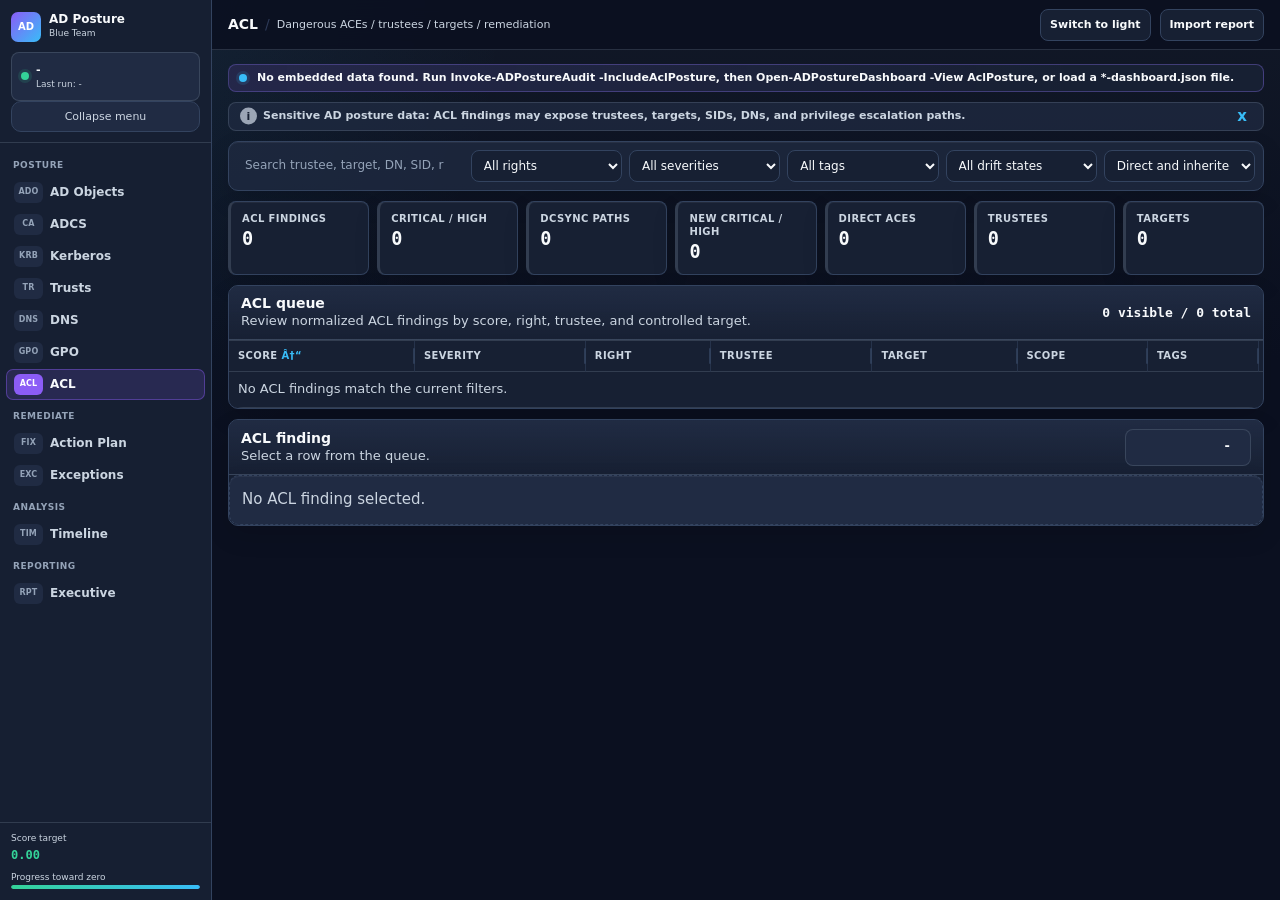
==== dashboard/acl.html @ cb4cb3f1 "Initial AD Posture v1 release" ====
<!DOCTYPE html>
<html lang="en">
<head>
  <meta charset="UTF-8" />
  <meta name="viewport" content="width=device-width, initial-scale=1" />
  <meta name="referrer" content="no-referrer" />
  <meta http-equiv="Content-Security-Policy" content="default-src 'self'; script-src 'self'; style-src 'self' 'unsafe-inline'; img-src 'self' data:; object-src 'none'; base-uri 'none'; form-action 'none'" />
  <title>AD Posture - ACL Posture</title>
  <link rel="stylesheet" href="styles-v2.css" />
</head>
<body data-page="acl.html">
<div class="shell">
  <aside class="sidebar">
    <div class="sb-header">
      <div class="sb-logo">
        <div class="sb-logo-icon">AD</div>
        <div>
          <div class="sb-logo-text">AD Posture</div>
          <div class="sb-logo-ver">Blue Team</div>
        </div>
      </div>
      <div class="sb-domain">
        <div class="sb-domain-dot"></div>
        <div>
          <div class="sb-domain-name" id="sb-domain">-</div>
          <div class="sb-domain-sub" id="sb-lastrun">Last run: -</div>
        </div>
      </div>
    </div>
    <div class="sb-nav">
      <div class="sb-section-label">Posture</div>
      <a class="sb-item" href="objects.html"><span class="sb-icon">ADO</span><span>AD Objects</span></a>
      <a class="sb-item" href="adcs.html"><span class="sb-icon">CA</span><span>ADCS</span></a>
      <a class="sb-item" href="auth.html"><span class="sb-icon">KRB</span><span>Kerberos</span></a>
      <a class="sb-item" href="trusts.html"><span class="sb-icon">TR</span><span>Trusts</span></a>
      <a class="sb-item" href="dns.html"><span class="sb-icon">DNS</span><span>DNS</span></a>
      <a class="sb-item" href="gpo.html"><span class="sb-icon">GPO</span><span>GPO</span></a>
      <a class="sb-item active" aria-current="page" href="acl.html"><span class="sb-icon">ACL</span><span>ACL</span></a>
      <div class="sb-section-label">Remediate</div>
      <a class="sb-item" href="index.html"><span class="sb-icon">FIX</span><span>Action Plan</span></a>
      <a class="sb-item" href="exceptions.html"><span class="sb-icon">EXC</span><span>Exceptions</span></a>
      <div class="sb-section-label">Analysis</div>
      <a class="sb-item" href="timeline.html"><span class="sb-icon">TIM</span><span>Timeline</span></a>
      <div class="sb-section-label">Reporting</div>
      <a class="sb-item" href="executive.html"><span class="sb-icon">RPT</span><span>Executive</span></a>
    </div>
    <div class="sb-footer">
      <div class="sb-footer-label">Score target</div>
      <div class="sb-footer-val ok" id="sb-target">0.00</div>
      <div class="sb-footer-label">Progress toward zero</div>
      <div class="sb-progress-bar"><div class="sb-progress-fill" id="sb-progress" style="width:0%"></div></div>
    </div>
  </aside>
  <div class="main">
    <header class="topbar">
      <div class="topbar-left"><span class="page-title">ACL</span><span class="topbar-sep">/</span><span class="topbar-sub">Dangerous ACEs / trustees / targets / remediation</span></div>
      <div class="topbar-right"><label class="btn-icon">Import report<input type="file" id="acl-file" accept=".json" style="display:none" /></label></div>
    </header>
    <main class="content">
      <div class="alert" id="acl-hint">Loading audit report...</div>
          <div class="security-banner">Sensitive AD posture data: ACL findings may expose trustees, targets, SIDs, DNs, and privilege escalation paths.</div>
      
          <div class="toolbar acl-toolbar"><input type="search" id="acl-search" placeholder="Search trustee, target, DN, SID, right..." />
            <select id="acl-right"><option value="">All rights</option></select>
            <select id="acl-severity"><option value="">All severities</option></select>
            <select id="acl-tag"><option value="">All tags</option></select>
            <select id="acl-drift">
              <option value="">All drift states</option>
              <option value="New">New</option>
              <option value="Changed">Changed</option>
              <option value="Unchanged">Unchanged</option>
              <option value="Missing">Missing</option>
            </select>
            <select id="acl-inherited">
              <option value="">Direct and inherited</option>
              <option value="false">Direct only</option>
              <option value="true">Inherited only</option>
            </select>
            <button type="button" id="acl-clear" class="btn-clear-filters" aria-label="Clear all ACL filters">Clear filters</button>
          </div>
      
          <section class="grid">
            <div class="card"><h3>ACL findings</h3><div class="value" id="acl-count">-</div></div>
            <div class="card"><h3>Critical / high</h3><div class="value" id="acl-critical">-</div></div>
            <div class="card"><h3>DCSync paths</h3><div class="value" id="acl-dcsync">-</div></div>
            <div class="card"><h3>New critical / high</h3><div class="value" id="acl-new-high">-</div></div>
            <div class="card"><h3>Direct ACEs</h3><div class="value" id="acl-direct">-</div></div>
            <div class="card"><h3>Trustees</h3><div class="value" id="acl-trustees">-</div></div>
            <div class="card"><h3>Targets</h3><div class="value" id="acl-targets">-</div></div>
          </section>
      
          <section class="panel focus-panel">
            <div class="panel-title-row">
              <div>
                <h2>ACL queue</h2>
                <p class="sub" style="margin:0">Review normalized ACL findings by score, right, trustee, and controlled target.</p>
              </div>
              <div class="insight-summary" id="acl-summary">-</div>
            </div>
            <div class="table-scroll acl-table-scroll">
              <table id="acl-table" class="acl-table">
                <thead>
                  <tr>
                    <th class="sortable sorted-desc" data-sort="RiskScore">Score</th>
                    <th class="sortable" data-sort="Severity">Severity</th>
                    <th class="sortable" data-sort="NormalizedRight">Right</th>
                    <th class="sortable" data-sort="TrusteeName">Trustee</th>
                    <th class="sortable" data-sort="TargetName">Target</th>
                    <th>Scope</th>
                    <th>Tags</th>
                    <th>Reason</th>
                  </tr>
                </thead>
                <tbody></tbody>
              </table>
            </div>
          </section>
      
          <section class="panel object-profile" id="acl-profile">
            <div class="panel-title-row">
              <div>
                <h2 id="acl-profile-title">ACL finding</h2>
                <p class="sub" id="acl-profile-subtitle" style="margin:0">Select a row from the queue.</p>
              </div>
              <div class="readiness-meter" id="acl-profile-score">-</div>
            </div>
            <div id="acl-profile-body" class="empty-state">No ACL finding selected.</div>
          </section>
    </main>
  </div>
</div>
  <script src="bootstrap.js"></script>
  <script src="shared.js"></script>
  <script src="acl.js"></script>
  <script src="table-tools.js"></script>
</body>
</html>
---- dashboard/styles-v2.css ----
/* AD Posture - consolidated dashboard design system */

*, *::before, *::after {
  box-sizing: border-box;
}

:root {
  --bg: #0b1020;
  --bg-elevated: #111827;
  --surface: #172033;
  --surface-2: #202b43;
  --surface-3: #2e3b59;
  --surface-soft: rgba(32, 43, 67, 0.72);
  --border: #33435f;
  --border-soft: rgba(148, 163, 184, 0.22);
  --text: #f8fafc;
  --muted: #cbd5e1;
  --subtle: #94a3b8;
  --risk: #fb7185;
  --danger: #fb7185;
  --risk-strong: #f43f5e;
  --risk-bg: rgba(251, 113, 133, 0.15);
  --risk-br: rgba(251, 113, 133, 0.42);
  --warn: #facc15;
  --warn-bg: rgba(250, 204, 21, 0.13);
  --warn-br: rgba(250, 204, 21, 0.36);
  --trust: #38bdf8;
  --trust-bg: rgba(56, 189, 248, 0.13);
  --trust-br: rgba(56, 189, 248, 0.36);
  --remediation: #34d399;
  --ok: #34d399;
  --remediation-bg: rgba(52, 211, 153, 0.13);
  --remediation-br: rgba(52, 211, 153, 0.34);
  --evidence: #a78bfa;
  --evidence-bg: rgba(167, 139, 250, 0.14);
  --evidence-br: rgba(167, 139, 250, 0.36);
  --accent: #8b5cf6;
  --accent-bg: rgba(139, 92, 246, 0.16);
  --accent-br: rgba(139, 92, 246, 0.42);
  --accent-str: #7c3aed;
  --shadow: 0 18px 42px rgba(0, 0, 0, 0.18);
  --shadow-soft: 0 1px 0 rgba(248, 250, 252, 0.05) inset, 0 10px 24px rgba(0, 0, 0, 0.12);
  --font-sans: system-ui, -apple-system, "Segoe UI", Arial, sans-serif;
  --font-mono: "Cascadia Mono", "Consolas", ui-monospace, SFMono-Regular, monospace;
  --radius-sm: 6px;
  --radius: 8px;
  --radius-lg: 10px;
  --radius-xl: 14px;
  --space-1: 4px;
  --space-2: 8px;
  --space-3: 12px;
  --space-4: 16px;
  --space-5: 20px;
  --space-6: 24px;
  color-scheme: dark;
}

html[data-theme="light"] {
  --bg: #eef4fb;
  --bg-elevated: #f8fbff;
  --surface: #ffffff;
  --surface-2: #f2f6fb;
  --surface-3: #dbe5f0;
  --surface-soft: rgba(255, 255, 255, 0.82);
  --border: #c4d2e2;
  --border-soft: rgba(71, 85, 105, 0.22);
  --text: #0f172a;
  --muted: #475569;
  --subtle: #64748b;
  --risk: #be123c;
  --danger: #be123c;
  --risk-strong: #9f1239;
  --risk-bg: rgba(225, 29, 72, 0.10);
  --risk-br: rgba(190, 18, 60, 0.28);
  --warn: #a16207;
  --warn-bg: rgba(217, 119, 6, 0.10);
  --warn-br: rgba(161, 98, 7, 0.27);
  --trust: #0369a1;
  --trust-bg: rgba(14, 116, 144, 0.10);
  --trust-br: rgba(3, 105, 161, 0.24);
  --remediation: #047857;
  --ok: #047857;
  --remediation-bg: rgba(5, 150, 105, 0.10);
  --remediation-br: rgba(4, 120, 87, 0.24);
  --evidence: #6d28d9;
  --evidence-bg: rgba(109, 40, 217, 0.10);
  --evidence-br: rgba(109, 40, 217, 0.25);
  --accent: #5b21b6;
  --accent-bg: rgba(91, 33, 182, 0.10);
  --accent-br: rgba(91, 33, 182, 0.24);
  --accent-str: #4c1d95;
  --shadow: 0 18px 38px rgba(15, 23, 42, 0.08);
  --shadow-soft: 0 1px 0 rgba(255, 255, 255, 0.74) inset, 0 10px 24px rgba(15, 23, 42, 0.07);
  color-scheme: light;
}

html {
  height: 100%;
  font-size: 15px;
  line-height: 1.55;
}

body {
  min-height: 100%;
  margin: 0;
  background:
    radial-gradient(circle at top left, rgba(56, 189, 248, 0.09), transparent 34rem),
    linear-gradient(180deg, var(--bg-elevated), var(--bg) 24rem);
  color: var(--text);
  font-family: var(--font-sans);
  -webkit-font-smoothing: antialiased;
  text-rendering: optimizeLegibility;
}

a {
  color: inherit;
  text-decoration: none;
}

button,
input,
select {
  font: inherit;
}

button {
  cursor: pointer;
}

.shell {
  display: grid;
  grid-template-columns: 248px minmax(0, 1fr);
  min-height: 100vh;
}

.sidebar {
  position: sticky;
  top: 0;
  display: flex;
  flex-direction: column;
  height: 100vh;
  overflow-x: hidden;
  overflow-y: auto;
  background: color-mix(in srgb, var(--surface) 94%, var(--bg));
  border-right: 1px solid var(--border);
  scrollbar-width: thin;
  scrollbar-color: var(--surface-3) transparent;
}

.sidebar-toggle {
  width: 100%;
  border: 1px solid var(--border);
  border-radius: 10px;
  padding: 6px 8px;
  background: var(--surface-2);
  color: var(--muted);
  font: inherit;
  font-size: 11px;
  cursor: pointer;
}

body.sidebar-collapsed .shell {
  grid-template-columns: 70px minmax(0, 1fr);
}

body.sidebar-collapsed .sb-logo > div:not(.sb-logo-icon),
body.sidebar-collapsed .sb-domain,
body.sidebar-collapsed .sb-footer,
body.sidebar-collapsed .sb-section-label,
body.sidebar-collapsed .sb-item span:not(.sb-icon) {
  display: none;
}

body.sidebar-collapsed .sb-logo,
body.sidebar-collapsed .sb-item {
  justify-content: center;
}

body.sidebar-collapsed .sb-nav,
body.sidebar-collapsed .sb-header {
  padding-left: 7px;
  padding-right: 7px;
}

.mini-link {
  display: inline-block;
  margin-top: 6px;
  color: var(--accent);
  font-size: 11px;
  font-weight: 800;
}

.sb-header {
  padding: 18px 16px 16px;
  border-bottom: 1px solid var(--border-soft);
}

.sb-logo,
.sb-domain,
.sb-item,
.topbar,
.topbar-left,
.topbar-right,
.search-box,
.btn-icon,
.theme-toggle,
.security-banner,
.alert,
.filter-summary,
.filter-chip,
.filter-clear,
.bar-label,
.legend-item,
.trend-meta,
.score-progress-wrap,
.panel-title-row,
.scorecard-head,
.script-actions {
  display: flex;
  align-items: center;
}

.sb-logo {
  gap: 10px;
}

.sb-logo-icon {
  display: inline-flex;
  align-items: center;
  justify-content: center;
  width: 34px;
  height: 34px;
  border-radius: 9px;
  background: linear-gradient(135deg, var(--accent), var(--trust));
  color: #fff;
  font-size: 12px;
  font-weight: 850;
  letter-spacing: 0;
  flex: 0 0 auto;
}

.sb-logo-text {
  color: var(--text);
  font-size: 14px;
  font-weight: 760;
  line-height: 1.15;
}

.sb-logo-ver,
.sb-domain-sub,
.sb-footer-label,
.sub,
.panel-sub,
.kpi-sub,
.score-kpi-sub,
.scorecard-desc,
.scorecard-count,
.next-action-meta,
.next-action-accounts,
.chain {
  color: var(--muted);
}

.sb-logo-ver,
.sb-domain-sub,
.sb-footer-label {
  font-size: 11px;
}

.sb-domain {
  gap: 9px;
  margin-top: 16px;
  padding: 11px 12px;
  background: var(--surface-2);
  border: 1px solid var(--border-soft);
  border-radius: var(--radius-lg);
  min-width: 0;
}

.sb-domain-dot {
  width: 8px;
  height: 8px;
  border-radius: 50%;
  background: var(--remediation);
  box-shadow: 0 0 0 3px var(--remediation-bg);
  flex: 0 0 auto;
}

.sb-domain-name {
  color: var(--text);
  font-size: 13px;
  font-weight: 700;
  overflow-wrap: anywhere;
}

.sb-nav {
  flex: 1;
  padding: 12px 10px;
}

.sb-section-label {
  padding: 16px 10px 7px;
  color: var(--subtle);
  font-size: 11px;
  font-weight: 760;
  letter-spacing: 0.055em;
  text-transform: uppercase;
}

.sb-item {
  gap: 10px;
  min-height: 40px;
  margin-bottom: 3px;
  padding: 8px 10px;
  border: 1px solid transparent;
  border-radius: var(--radius-lg);
  color: var(--muted);
  font-size: 14px;
  font-weight: 620;
  overflow: hidden;
  white-space: nowrap;
  transition: background-color 0.14s ease, border-color 0.14s ease, color 0.14s ease;
}

.sb-item:hover,
.sb-item.active {
  background: var(--accent-bg);
  border-color: var(--accent-br);
  color: var(--text);
}

.sb-icon {
  display: inline-flex;
  align-items: center;
  justify-content: center;
  width: 34px;
  height: 26px;
  border-radius: var(--radius);
  background: var(--surface-2);
  color: var(--subtle);
  font-size: 10px;
  font-weight: 850;
  letter-spacing: 0.02em;
  flex: 0 0 auto;
}

.sb-item:hover .sb-icon,
.sb-item.active .sb-icon {
  background: var(--accent);
  color: #fff;
}

.sb-badge {
  display: none !important;
}

.sb-footer {
  padding: 14px 16px 18px;
  border-top: 1px solid var(--border-soft);
}

.sb-footer-val {
  margin: 2px 0 9px;
  color: var(--remediation);
  font-family: var(--font-mono);
  font-size: 14px;
  font-weight: 760;
}

.sb-footer-val.ok {
  color: var(--ok);
}

.sb-progress-bar {
  height: 6px;
  overflow: hidden;
  background: var(--surface-2);
  border-radius: 999px;
}

.sb-progress-fill {
  height: 100%;
  background: linear-gradient(90deg, var(--remediation), var(--trust));
  border-radius: inherit;
  transition: width 0.55s ease;
}

.main {
  min-width: 0;
}

.topbar {
  position: sticky;
  top: 0;
  z-index: 20;
  justify-content: space-between;
  gap: 16px;
  min-height: 64px;
  padding: 12px 28px;
  background: color-mix(in srgb, var(--bg) 86%, transparent);
  border-bottom: 1px solid var(--border-soft);
  backdrop-filter: blur(16px);
}

.topbar-left {
  gap: 10px;
  min-width: 0;
}

.page-title {
  color: var(--text);
  font-size: 17px;
  font-weight: 780;
  white-space: nowrap;
}

.topbar-sep {
  color: var(--surface-3);
  font-size: 18px;
}

.topbar-sub {
  color: var(--muted);
  font-size: 13px;
  overflow: hidden;
  text-overflow: ellipsis;
  white-space: nowrap;
}

.topbar-tabs {
  display: flex;
  flex-wrap: wrap;
  gap: 6px;
}

.topbar-tab {
  min-height: 36px;
  padding: 7px 11px;
  border: 1px solid transparent;
  border-radius: var(--radius);
  background: transparent;
  color: var(--muted);
  font-size: 13px;
  font-weight: 650;
  white-space: nowrap;
  transition: background-color 0.14s ease, border-color 0.14s ease, color 0.14s ease;
}

.topbar-tab:hover,
.topbar-tab.active {
  background: var(--accent-bg);
  border-color: var(--accent-br);
  color: var(--text);
}

.topbar-right {
  justify-content: flex-end;
  gap: 9px;
  flex: 0 0 auto;
}

.search-box,
.btn-icon,
.theme-toggle,
.toolbar input[type="search"],
.toolbar select,
.scope-option,
.filter-clear,
.btn-clear-filters,
button.secondary,
button.action-script,
.next-action-button {
  min-height: 38px;
  border: 1px solid var(--border);
  border-radius: var(--radius);
  background: var(--surface);
  color: var(--text);
}

.search-box {
  gap: 8px;
  width: 250px;
  padding: 0 12px;
}

.search-box input,
.toolbar input[type="search"] {
  min-width: 0;
  width: 100%;
  border: 0;
  background: transparent;
  color: var(--text);
  outline: 0;
}

.search-box input::placeholder,
.toolbar input[type="search"]::placeholder {
  color: var(--subtle);
}

.kbd {
  display: none;
}

.btn-icon,
.theme-toggle,
button.secondary,
button.action-script,
.next-action-button {
  display: inline-flex;
  align-items: center;
  justify-content: center;
  gap: 7px;
  padding: 8px 12px;
  font-size: 13px;
  font-weight: 700;
  transition: transform 0.14s ease, background-color 0.14s ease, border-color 0.14s ease;
}

.btn-icon:hover,
.theme-toggle:hover,
button.secondary:hover,
button.action-script:hover,
.next-action-button:hover {
  transform: translateY(-1px);
  border-color: var(--accent-br);
  background: var(--accent-bg);
}

.content {
  display: flex;
  flex-direction: column;
  gap: var(--space-5);
  width: min(100%, 1500px);
  margin: 0 auto;
  padding: 26px 30px 34px;
}

.alert,
.security-banner {
  gap: 10px;
  min-height: 42px;
  padding: 11px 14px;
  border-radius: var(--radius-lg);
  font-size: 13px;
  line-height: 1.45;
}

.alert {
  border: 1px solid var(--border);
  background: var(--surface);
  color: var(--muted);
}

.alert::before {
  content: "";
  width: 8px;
  height: 8px;
  border-radius: 50%;
  background: var(--trust);
  box-shadow: 0 0 0 3px var(--trust-bg);
  flex: 0 0 auto;
}

.alert.success {
  border-color: var(--remediation-br);
  background: var(--remediation-bg);
  color: var(--text);
}

.alert.error {
  border-color: var(--risk-br);
  background: var(--risk-bg);
  color: var(--text);
}

.alert.error::before {
  background: var(--risk);
  box-shadow: 0 0 0 3px var(--risk-bg);
}

.security-banner {
  position: relative;
  padding-left: 48px;
  padding-right: 48px;
  border: 1px solid var(--trust-br);
  background: linear-gradient(135deg, var(--trust-bg), var(--surface));
  color: var(--text);
}

.security-banner::before {
  content: "i";
  position: absolute;
  left: 14px;
  top: 50%;
  display: inline-flex;
  align-items: center;
  justify-content: center;
  width: 22px;
  height: 22px;
  border-radius: 50%;
  background: var(--trust);
  color: var(--bg);
  font-weight: 850;
  transform: translateY(-50%);
}

.security-banner-close {
  position: absolute;
  right: 10px;
  top: 50%;
  display: inline-flex;
  align-items: center;
  justify-content: center;
  width: 28px;
  height: 28px;
  border: 1px solid var(--border-soft);
  border-radius: 999px;
  background: var(--surface);
  color: var(--muted);
  font-size: 18px;
  line-height: 1;
  transform: translateY(-50%);
}

.security-banner-close:hover {
  border-color: var(--trust-br);
  color: var(--text);
}

.toolbar {
  display: grid;
  grid-template-columns: minmax(260px, 1.5fr) repeat(auto-fit, minmax(150px, 1fr));
  gap: 10px;
  align-items: center;
  padding: 14px;
  border: 1px solid var(--border);
  border-radius: var(--radius-xl);
  background: var(--surface-soft);
  box-shadow: var(--shadow-soft);
}

.toolbar input[type="search"],
.toolbar select {
  min-width: 0;
  padding: 8px 11px;
  font-size: 14px;
  outline: 0;
}

.toolbar select {
  background: var(--surface);
}

.toolbar input[type="search"]:focus,
.toolbar select:focus,
.search-box:focus-within {
  border-color: var(--accent-br);
  box-shadow: 0 0 0 3px var(--accent-bg);
}

.scope-toggle {
  display: grid;
  grid-template-columns: repeat(4, minmax(0, 1fr));
  overflow: hidden;
  border: 1px solid var(--border);
  border-radius: var(--radius);
}

.scope-option {
  border: 0;
  border-right: 1px solid var(--border);
  border-radius: 0;
  background: var(--surface);
  color: var(--muted);
  font-size: 13px;
  font-weight: 700;
  white-space: nowrap;
}

.scope-option:last-child {
  border-right: 0;
}

.scope-option:hover,
.scope-option.active {
  background: var(--accent-bg);
  color: var(--text);
}

.btn-clear-filters {
  display: none;
  justify-content: center;
  padding: 8px 12px;
  border-color: var(--risk-br);
  background: var(--risk-bg);
  color: var(--text);
  font-size: 13px;
  font-weight: 750;
}

.btn-clear-filters.visible {
  display: inline-flex;
}

.filter-summary {
  flex-wrap: wrap;
  gap: 8px;
  min-height: 32px;
}

.filter-count,
.filter-chip,
.filter-clear {
  min-height: 30px;
  font-size: 13px;
}

.filter-count {
  color: var(--muted);
}

.filter-chip {
  gap: 7px;
  padding: 4px 10px;
  border: 1px solid var(--accent-br);
  border-radius: 999px;
  background: var(--accent-bg);
  color: var(--text);
}

.filter-chip strong {
  color: var(--muted);
  font-weight: 700;
}

.filter-chip span {
  display: inline-flex;
  align-items: center;
  justify-content: center;
  width: 17px;
  height: 17px;
  border-radius: 50%;
  background: color-mix(in srgb, var(--text) 10%, transparent);
  color: var(--muted);
  font-size: 11px;
  font-weight: 850;
}

.filter-clear {
  padding: 4px 11px;
  border-radius: 999px;
}

.score-hero,
.panel,
.kpi-card,
.card,
.chart-tile,
.scorecard-item,
.profile-block,
.empty-state {
  border: 1px solid var(--border);
  background: var(--surface);
  box-shadow: var(--shadow-soft);
}

.score-hero {
  display: grid;
  grid-template-columns: auto minmax(300px, 1fr) minmax(360px, 0.9fr);
  gap: 28px;
  align-items: center;
  min-height: 166px;
  padding: 24px 26px;
  border-radius: var(--radius-xl);
}

.ring-wrap,
.ring-wrap svg {
  position: relative;
  width: 104px;
  height: 104px;
  flex: 0 0 auto;
}

.ring-center {
  position: absolute;
  inset: 0;
  display: flex;
  flex-direction: column;
  align-items: center;
  justify-content: center;
}

.ring-num {
  color: var(--risk);
  font-family: var(--font-mono);
  font-size: 22px;
  font-weight: 850;
  line-height: 1;
}

.ring-lbl {
  margin-top: 3px;
  color: var(--muted);
  font-size: 11px;
}

.score-info {
  min-width: 0;
}

.score-kpi-label,
.kpi-label,
.card h3,
.chart-tile h3,
th,
.next-action-label {
  color: var(--muted);
  font-size: 12px;
  font-weight: 800;
  letter-spacing: 0.04em;
  line-height: 1.3;
  text-transform: uppercase;
}

.score-kpi-val {
  margin-top: 5px;
  color: var(--risk);
  font-family: var(--font-mono);
  font-size: 34px;
  font-weight: 850;
  line-height: 1.05;
}

.score-kpi-sub {
  display: flex;
  flex-wrap: wrap;
  gap: 8px;
  margin-top: 10px;
  font-size: 14px;
}

.score-context {
  display: inline-flex;
  align-items: center;
  gap: 6px;
  min-height: 28px;
  padding: 4px 9px;
  border: 1px solid var(--border-soft);
  border-radius: 999px;
  background: var(--surface-2);
}

.score-context em,
.metric-pair em {
  color: var(--muted);
  font-size: 11px;
  font-style: normal;
  font-weight: 800;
  letter-spacing: 0.03em;
  text-transform: uppercase;
}

.score-context strong {
  color: var(--remediation);
  font-weight: 750;
}

.score-progress-wrap {
  display: grid;
  grid-template-columns: minmax(0, 1fr) auto;
  gap: 12px;
  margin-top: 16px;
}

.score-progress-bar,
.bar-track,
.sb-progress-bar {
  background: color-mix(in srgb, var(--surface-3) 58%, transparent);
}

.score-progress-bar {
  flex: 1;
  height: 7px;
  overflow: hidden;
  border-radius: 999px;
}

.score-progress-fill,
.bar-track span,
.bar-track .bar-fill {
  display: block;
  height: 100%;
  border-radius: inherit;
  background: linear-gradient(90deg, var(--remediation), var(--trust));
}

.score-progress-pct {
  color: var(--muted);
  font-family: var(--font-mono);
  font-size: 12px;
  font-weight: 750;
  white-space: nowrap;
}

.next-action {
  min-width: 0;
  padding: 18px;
  border: 1px solid var(--accent-br);
  border-radius: var(--radius-xl);
  background:
    linear-gradient(135deg, var(--accent-bg), transparent 72%),
    var(--surface-2);
}

.next-action-title {
  margin-top: 7px;
  color: var(--text);
  font-size: 17px;
  font-weight: 800;
  line-height: 1.35;
}

.next-action-meta,
.next-action-accounts {
  margin-top: 7px;
  font-size: 13px;
}

.next-action-stats {
  display: grid;
  grid-template-columns: repeat(3, minmax(0, 1fr));
  gap: 8px;
  margin-top: 12px;
}

.next-action-stats span {
  min-width: 0;
  padding: 8px 9px;
  border: 1px solid var(--border-soft);
  border-radius: var(--radius);
  background: var(--surface);
  color: var(--muted);
  font-size: 12px;
  line-height: 1.25;
}

.next-action-stats strong {
  display: block;
  color: var(--text);
  font-family: var(--font-mono);
  font-size: 15px;
}

.next-action-button {
  width: 100%;
  margin-top: 14px;
  border-color: var(--accent-str);
  background: var(--accent);
  color: #fff;
}

.kpi-grid,
.grid {
  display: grid;
  grid-template-columns: repeat(12, minmax(0, 1fr));
  gap: 14px;
}

.kpi-card,
.card {
  grid-column: span 3;
  min-height: 126px;
  min-width: 0;
  padding: 18px 20px;
  border-radius: var(--radius-xl);
  overflow: hidden;
}

.kpi-grid > .kpi-card:nth-child(-n+2),
.grid > .card:nth-child(-n+3) {
  grid-column: span 4;
  background:
    linear-gradient(135deg, color-mix(in srgb, var(--accent-bg) 72%, transparent), transparent 76%),
    var(--surface);
}

.kpi-val,
.value {
  margin-top: 8px;
  color: var(--text);
  font-family: var(--font-mono);
  font-size: clamp(24px, 1.8vw, 32px);
  font-weight: 850;
  letter-spacing: 0;
  line-height: 1.12;
  overflow-wrap: anywhere;
}

.metric-number {
  display: inline-block;
  min-width: 1.8ch;
}

.metric-unit {
  margin-left: 4px;
  color: var(--muted);
  font-size: 0.66em;
  font-weight: 760;
}

.metric-composite {
  display: flex;
  flex-wrap: wrap;
  gap: 10px;
  align-items: stretch;
  margin-top: 12px;
  font-family: var(--font-sans);
  font-size: 15px;
  line-height: 1;
}

.metric-pair {
  display: inline-grid;
  grid-template-columns: auto auto;
  align-items: baseline;
  gap: 7px;
  min-width: max-content;
  padding: 8px 10px;
  border: 1px solid var(--border-soft);
  border-radius: var(--radius);
  background: color-mix(in srgb, var(--surface-2) 82%, transparent);
}

.metric-pair strong {
  color: var(--text);
  font-family: var(--font-mono);
  font-size: 20px;
}

.metric-chip {
  display: inline-flex;
  align-items: center;
  gap: 6px;
  min-height: 26px;
  margin: 8px 6px 0 0;
  padding: 4px 9px;
  border: 1px solid var(--border-soft);
  border-radius: 999px;
  background: var(--surface-2);
  color: var(--muted);
  font-size: 12px;
  font-weight: 760;
  white-space: nowrap;
}

.metric-chip strong {
  color: var(--text);
  font-family: var(--font-mono);
}

.metric-chip.danger {
  border-color: var(--risk-br);
  background: var(--risk-bg);
}

.metric-chip.warn {
  border-color: var(--warn-br);
  background: var(--warn-bg);
}

.metric-chip.ok {
  border-color: var(--remediation-br);
  background: var(--remediation-bg);
}

.score-high {
  color: var(--risk);
}

.kpi-val.ok,
.value.ok {
  color: var(--ok);
}

.kpi-val.warn,
.value.warn {
  color: var(--warn);
}

.kpi-val.danger,
.value.danger {
  color: var(--danger);
}

.score-mid {
  color: var(--warn);
}

.score-low,
.score-0 {
  color: var(--remediation);
}

.kpi-sub,
.sub {
  font-size: 13px;
  line-height: 1.45;
}

.value-sm { font-size: 20px; line-height: 1.25; }
.value-xs { font-size: 14px; line-height: 1.35; }
.value-md { font-size: 17px; line-height: 1.3; }
.value-lg { font-size: 34px; line-height: 1.1; }

.panel {
  border-radius: var(--radius-xl);
  overflow: hidden;
}

.panel-hidden,
.script-panel[hidden] {
  display: none !important;
}

.panel-head,
.panel-title-row {
  justify-content: space-between;
  gap: 16px;
  padding: 17px 18px 15px;
  border-bottom: 1px solid var(--border-soft);
  background: linear-gradient(180deg, var(--surface-2), transparent);
}

.panel-title,
.panel-title-row h2,
.panel > h2 {
  margin: 0;
  color: var(--text);
  font-size: 18px;
  font-weight: 820;
  line-height: 1.25;
}

.panel-sub,
.panel-title-row .sub,
.panel > h2 + .sub {
  max-width: 78ch;
}

.panel > h2 {
  padding: 18px 18px 0;
}

.panel > h2 + .sub {
  display: block;
  margin: 0 !important;
  padding: 7px 18px 15px;
}

.panel-body,
.chart-grid,
.scorecard-grid,
.rank-list,
.trend-bars {
  padding: 18px;
}

.panel-link {
  color: var(--trust);
  font-size: 13px;
  font-weight: 750;
  white-space: nowrap;
}

.insight-summary,
.readiness-meter {
  flex: 0 0 auto;
  color: var(--text);
  font-family: var(--font-mono);
  font-size: 16px;
  font-weight: 850;
}

.readiness-meter {
  font-size: 28px;
}

.object-profile .panel-title-row > div:first-child {
  min-width: 0;
}

.object-profile .panel-title-row h2 {
  max-width: 78ch;
  overflow-wrap: anywhere;
}

.object-profile .readiness-meter {
  display: grid;
  grid-template-columns: auto auto;
  grid-template-areas:
    "label label"
    "score severity";
  align-items: baseline;
  justify-content: end;
  gap: 3px 12px;
  min-width: 148px;
  padding: 9px 12px;
  border: 1px solid var(--border-soft);
  border-radius: var(--radius);
  background: var(--surface-2);
  font-family: var(--font-sans);
  font-size: 13px;
  text-align: right;
}

.profile-score-label {
  grid-area: label;
  color: var(--muted);
  font-size: 11px;
  font-weight: 820;
  letter-spacing: 0.04em;
  text-transform: uppercase;
}

.object-profile .readiness-meter strong {
  grid-area: score;
  font-family: var(--font-mono);
  font-size: 22px;
  line-height: 1;
}

.profile-severity {
  grid-area: severity;
  color: var(--text);
  font-size: 14px;
  font-weight: 820;
  line-height: 1;
  white-space: nowrap;
}

.chart-grid,
.scorecard-grid {
  display: grid;
  gap: 16px;
}

.chart-grid {
  grid-template-columns: repeat(auto-fit, minmax(280px, 1fr));
}

.scorecard-grid {
  grid-template-columns: repeat(auto-fit, minmax(310px, 1fr));
}

.chart-tile,
.scorecard-item,
.profile-block,
.empty-state {
  border-radius: var(--radius-lg);
}

.scorecard-item {
  display: grid;
  gap: 14px;
  min-height: 136px;
  padding: 18px 20px;
  background: var(--surface-2);
}

.scorecard-head {
  display: grid;
  grid-template-columns: minmax(0, 1fr) auto;
  gap: 10px 14px;
  align-items: start;
}

.scorecard-head strong {
  min-width: 0;
  color: var(--text);
  font-size: 15px;
  font-weight: 820;
  line-height: 1.35;
  overflow-wrap: anywhere;
}

.scorecard-head .badge {
  margin: 0;
  justify-self: end;
  white-space: nowrap;
}

.scorecard-count {
  display: inline-flex;
  align-items: baseline;
  width: fit-content;
  min-height: 30px;
  padding: 5px 10px;
  border: 1px solid var(--border-soft);
  border-radius: var(--radius);
  background: var(--surface);
  color: var(--text);
  font-family: var(--font-mono);
  font-size: 16px;
  font-weight: 820;
}

.scorecard-item .sub {
  margin: 0;
  max-width: 62ch;
  color: var(--muted);
  font-size: 13px;
  line-height: 1.55;
}

.chart-tile {
  padding: 16px;
  background: var(--surface-2);
}

.chart-wide {
  grid-column: span 2;
}

.chart-tile h3 {
  margin: 0 0 13px;
  color: var(--text);
}

.bar-list,
.legend,
.trend-bars,
.rank-list {
  display: grid;
  gap: 10px;
}

.bar-row,
.legend-item {
  display: grid;
  grid-template-columns: minmax(0, 1fr) auto;
  gap: 10px;
  min-height: 34px;
  padding: 9px 10px;
  border: 1px solid var(--border-soft);
  border-radius: var(--radius);
  background: var(--surface);
}

.bar-label {
  grid-column: 1 / -1;
  justify-content: space-between;
  gap: 12px;
  color: var(--text);
  font-size: 14px;
  font-weight: 720;
}

.bar-label strong,
.legend-item strong {
  color: var(--text);
  font-family: var(--font-mono);
  font-size: 14px;
}

.bar-track {
  grid-column: 1 / -1;
  height: 7px;
  overflow: hidden;
  border-radius: 999px;
}

.swatch,
.legend-dot {
  width: 11px;
  height: 11px;
  border-radius: 999px;
}

.donut-row {
  display: grid;
  grid-template-columns: minmax(120px, 150px) minmax(0, 1fr);
  gap: 16px;
  align-items: center;
}

.donut {
  width: 136px;
  height: 136px;
  border-radius: 50%;
}

.table-scroll {
  overflow: auto;
  border-top: 1px solid var(--border-soft);
  border-radius: 0 0 var(--radius-xl) var(--radius-xl);
  scrollbar-color: var(--accent-str) var(--surface-2);
}

.compact-table-scroll {
  max-height: 500px;
}

table {
  width: 100%;
  border-collapse: separate;
  border-spacing: 0;
  color: var(--text);
  font-size: 14px;
  table-layout: auto;
}

.actions-table,
#findings-table,
.objects-table,
.acl-table,
.gpo-table,
.adcs-table,
.auth-table,
.timeline-table,
.profile-table {
  min-width: 980px;
}

#findings-table,
.gpo-table,
.adcs-table {
  min-width: 1280px;
}

.objects-table,
.acl-table {
  min-width: 1180px;
}

th,
td {
  padding: 12px 14px;
  text-align: left;
  vertical-align: top;
  border-bottom: 1px solid var(--border-soft);
  line-height: 1.45;
}

th {
  position: sticky;
  top: 0;
  z-index: 2;
  background: var(--surface);
  white-space: nowrap;
}

td {
  color: var(--text);
}

tbody tr:nth-child(even) td {
  background: color-mix(in srgb, var(--surface-2) 42%, transparent);
}

tbody tr:hover td,
.selected-row td {
  background: var(--accent-bg);
}

.enhanced-table th {
  position: sticky;
}

.enhanced-table td,
.enhanced-table th {
  border-right: 1px solid color-mix(in srgb, var(--border) 70%, transparent);
}

.enhanced-table td:last-child,
.enhanced-table th:last-child {
  border-right: 0;
}

.sortable {
  cursor: pointer;
}

.sortable:hover {
  color: var(--text);
}

.sorted-asc::after {
  content: " â†‘";
  color: var(--trust);
}

.sorted-desc::after {
  content: " â†“";
  color: var(--trust);
}

.column-resize-handle {
  position: absolute;
  top: 0;
  right: -7px;
  z-index: 4;
  width: 14px;
  height: 100%;
  cursor: col-resize;
}

.column-resize-handle::after {
  content: "";
  position: absolute;
  top: 24%;
  right: 6px;
  width: 2px;
  height: 52%;
  border-radius: 999px;
  background: var(--border);
  opacity: 0.8;
}

body.resizing-column {
  cursor: col-resize;
}

.wrap,
.chain,
td small,
.profile-list dd,
.rank-main strong,
.rank-main span {
  overflow-wrap: anywhere;
}

.link-button {
  padding: 0;
  border: 0;
  background: transparent;
  color: var(--trust);
  font: inherit;
  font-weight: 780;
}

.link-button:hover {
  color: var(--text);
  text-decoration: underline;
}

.badge,
.uac-pill,
.attack-pill,
.tier-badge,
.score-pill {
  display: inline-flex;
  align-items: center;
  width: fit-content;
  max-width: 100%;
  margin: 0 5px 5px 0;
  padding: 3px 8px;
  border: 1px solid var(--border-soft);
  border-radius: 999px;
  background: var(--surface-2);
  color: var(--text);
  font-size: 12px;
  font-weight: 760;
  line-height: 1.25;
}

.badge-high,
.badge-fail,
.badge-tier0,
.pill-high,
.tier-0 {
  border-color: var(--risk-br);
  background: var(--risk-bg);
  color: var(--risk);
}

.badge-med,
.badge-review,
.badge-tier1,
.pill-medium,
.tier-1 {
  border-color: var(--warn-br);
  background: var(--warn-bg);
  color: var(--warn);
}

.badge-low,
.badge-pass,
.badge-tier2,
.pill-low,
.tier-2 {
  border-color: var(--remediation-br);
  background: var(--remediation-bg);
  color: var(--remediation);
}

.badge-excluded,
.pill-info {
  border-color: var(--trust-br);
  background: var(--trust-bg);
  color: var(--trust);
}

.uac-pill,
.attack-pill {
  border-color: var(--evidence-br);
  background: var(--evidence-bg);
  color: color-mix(in srgb, var(--evidence) 78%, var(--text));
}

.object-profile-grid,
.finding-detail-grid {
  display: grid;
  grid-template-columns: minmax(18rem, 0.9fr) minmax(18rem, 1.1fr);
  gap: 16px;
  padding: 18px;
}

.finding-detail-grid {
  grid-template-columns: minmax(0, 1fr);
}

.profile-block,
.finding-detail-grid > div {
  min-width: 0;
  padding: 16px;
  background: var(--surface-2);
}

.profile-block > strong,
.finding-detail-grid strong {
  display: block;
  margin-bottom: 11px;
  color: var(--text);
  font-size: 15px;
  font-weight: 820;
}

.profile-wide {
  grid-column: 1 / -1;
}

.profile-list {
  display: grid;
  grid-template-columns: minmax(8rem, 0.25fr) minmax(0, 1fr);
  gap: 9px 14px;
  margin: 0;
}

.profile-list dt {
  color: var(--muted);
  font-size: 13px;
  font-weight: 760;
}

.profile-list dd {
  margin: 0;
  color: var(--text);
  min-width: 0;
}

.adcs-attack-path {
  margin-top: 10px;
  padding-left: 20px;
}

.adcs-attack-path li {
  margin-bottom: 6px;
}

.profile-table {
  table-layout: fixed;
}

.empty-state,
.table-empty {
  padding: 18px;
  border-style: dashed;
  background: var(--surface-2);
  color: var(--muted);
}

.empty-state strong {
  color: var(--text);
}

.rank-list {
  display: grid;
}

.rank-item {
  display: grid;
  grid-template-columns: 32px minmax(0, 1fr) auto;
  align-items: center;
  gap: 12px;
  padding: 12px;
  border: 1px solid var(--border-soft);
  border-radius: var(--radius);
  background: var(--surface-2);
}

.rank-num {
  display: inline-flex;
  align-items: center;
  justify-content: center;
  width: 28px;
  height: 28px;
  border-radius: 50%;
  background: var(--surface);
  color: var(--muted);
  font-family: var(--font-mono);
  font-size: 12px;
  font-weight: 850;
}

.rank-main {
  min-width: 0;
}

.rank-main strong,
.rank-main span {
  display: block;
}

.rank-main strong {
  color: var(--text);
  font-size: 14px;
  line-height: 1.25;
}

.rank-main span {
  margin-top: 3px;
  color: var(--muted);
  font-size: 12px;
}

.rank-score {
  color: var(--risk);
  font-family: var(--font-mono);
  font-weight: 850;
}

.trend-item {
  display: grid;
  grid-template-columns: minmax(160px, 0.38fr) minmax(180px, 1fr) minmax(170px, 0.35fr);
  align-items: center;
  gap: 14px;
  padding: 12px;
  border: 1px solid var(--border-soft);
  border-radius: var(--radius);
  background: var(--surface-2);
}

.trend-meta {
  justify-content: space-between;
  gap: 10px;
  min-width: 0;
}

.trend-meta strong {
  white-space: nowrap;
}

.trend-meta span,
.rank-score {
  color: var(--risk);
}

.trend-item small {
  justify-self: end;
}

.script-panel {
  overflow: hidden;
}

.script-actions {
  gap: 8px;
}

.script-output {
  margin: 0;
  padding: 18px;
  overflow: auto;
  background: #020617;
  color: #dbeafe;
  font-family: var(--font-mono);
  font-size: 13px;
  line-height: 1.6;
}

.scope-toggle,
.topbar-tabs,
.toolbar,
.chart-grid,
.scorecard-grid,
.kpi-grid,
.grid,
.object-profile-grid,
.finding-detail-grid,
.rank-item,
.trend-item,
.next-action-stats {
  min-width: 0;
}

#os-table.os-action-table {
  min-width: 1180px;
  table-layout: fixed;
}

#os-table.os-action-table th,
#os-table.os-action-table td {
  padding: 9px 10px;
  vertical-align: middle;
}

#os-table .os-col-status {
  width: 132px;
}

#os-table .os-col-category {
  width: 150px;
}

#os-table .os-col-control {
  width: 340px;
}

#os-table .os-col-computer {
  width: 210px;
}

#os-table .os-col-values {
  width: 220px;
}

#os-table .os-status-cell,
#os-table .os-category-cell,
#os-table .os-computer-cell,
#os-table .os-values-cell,
#os-table .os-evidence-cell {
  overflow: hidden;
  text-overflow: ellipsis;
}

#os-table .os-category-cell,
#os-table .os-computer-cell {
  white-space: nowrap;
  overflow-wrap: normal;
  word-break: normal;
}

#os-table .os-control-cell .link-button {
  display: block;
  max-width: 100%;
  overflow: hidden;
  text-align: left;
  text-overflow: ellipsis;
  white-space: nowrap;
}

#os-table .os-control-cell small {
  display: block;
  margin-top: 4px;
  overflow: hidden;
  text-overflow: ellipsis;
  white-space: nowrap;
}

#os-table .os-values-cell {
  display: grid;
  gap: 2px 8px;
  grid-template-columns: 70px minmax(0, 1fr);
  line-height: 1.25;
}

#os-table .os-values-cell span {
  color: var(--muted);
  font-size: 11px;
  text-transform: uppercase;
}

#os-table .os-values-cell strong {
  min-width: 0;
  overflow: hidden;
  text-overflow: ellipsis;
  white-space: nowrap;
}

#os-table .os-evidence-cell {
  display: -webkit-box;
  line-height: 1.35;
  max-height: 2.8em;
  overflow: hidden;
  overflow-wrap: anywhere;
  -webkit-box-orient: vertical;
  -webkit-line-clamp: 2;
}

@media (max-width: 1240px) {
  .score-hero {
    grid-template-columns: auto minmax(280px, 1fr);
  }

  .next-action {
    grid-column: 1 / -1;
  }

  .kpi-card,
  .card,
  .kpi-grid > .kpi-card:nth-child(-n+2),
  .grid > .card:nth-child(-n+3) {
    grid-column: span 6;
  }

  .toolbar {
    grid-template-columns: repeat(2, minmax(0, 1fr));
  }

  .toolbar input[type="search"] {
    grid-column: 1 / -1;
  }
}

@media (max-width: 980px) {
  .shell {
    grid-template-columns: 76px minmax(0, 1fr);
  }

  .sb-logo > div:not(.sb-logo-icon),
  .sb-domain,
  .sb-footer,
  .sb-section-label,
  .sb-item span:not(.sb-icon) {
    display: none;
  }

  .sb-header {
    padding: 14px 10px;
  }

  .sb-logo {
    justify-content: center;
  }

  .score-hero {
    grid-template-columns: 1fr;
  }

  .ring-wrap {
    justify-self: start;
  }

  .score-progress-wrap {
    grid-template-columns: 1fr;
  }

  .object-profile .panel-title-row {
    align-items: stretch;
  }

  .object-profile .readiness-meter {
    justify-content: start;
    text-align: left;
  }

  .sb-nav {
    padding: 10px;
  }

  .sb-item {
    justify-content: center;
    padding: 9px 0;
  }

  .topbar {
    align-items: flex-start;
    flex-direction: column;
  }

  .topbar-left,
  .topbar-right {
    width: 100%;
    flex-wrap: wrap;
  }

  .search-box {
    width: min(100%, 360px);
  }

  .chart-wide {
    grid-column: span 1;
  }

  .object-profile-grid {
    grid-template-columns: 1fr;
  }
}

@media (max-width: 720px) {
  html {
    font-size: 14px;
  }

  .shell {
    grid-template-columns: 1fr;
  }

  .sidebar {
    position: static;
    height: auto;
    max-height: none;
  }

  .sb-header,
  .sb-footer {
    display: none;
  }

  .sb-nav {
    display: flex;
    gap: 8px;
    overflow-x: auto;
    padding: 10px;
  }

  .sb-item {
    min-width: 54px;
  }

  .content {
    padding: 18px;
  }

  .topbar {
    position: static;
    padding: 14px 18px;
  }

  .topbar-sub,
  .topbar-sep {
    display: none;
  }

  .score-hero,
  .toolbar,
  .trend-item,
  .donut-row {
    grid-template-columns: 1fr;
  }

  .kpi-card,
  .card,
  .kpi-grid > .kpi-card:nth-child(-n+2),
  .grid > .card:nth-child(-n+3) {
    grid-column: 1 / -1;
  }

  .scope-toggle {
    grid-template-columns: 1fr 1fr;
  }

  .panel-title-row {
    align-items: flex-start;
    flex-direction: column;
  }

  .next-action-stats {
    grid-template-columns: 1fr;
  }

  .profile-list {
    grid-template-columns: 1fr;
  }

  .trend-item small {
    justify-self: start;
  }
}

.table-pagination {
  display: flex;
  align-items: center;
  justify-content: flex-end;
  gap: 12px;
  padding: 12px 0 0;
}

.table-pagination button:disabled {
  cursor: default;
  opacity: .45;
}

@media print {
  .sidebar,
  .topbar,
  .toolbar,
  .theme-toggle,
  .btn-icon,
  .security-banner-close,
  button,
  input,
  select {
    display: none !important;
  }

  body {
    background: #fff;
    color: #111827;
  }

  .shell,
  .content {
    display: block;
    width: 100%;
    padding: 0;
  }

  .panel,
  .card,
  .kpi-card,
  .chart-tile {
    break-inside: avoid;
    box-shadow: none;
  }

  body[data-page="executive.html"] .content {
    font-size: 10pt;
  }

  body[data-page="executive.html"] .security-banner,
  body[data-page="executive.html"] #exec-hint {
    display: none !important;
  }

  body[data-page="executive.html"] .score-hero,
  body[data-page="executive.html"] .panel,
  body[data-page="executive.html"] .kpi-grid {
    margin-bottom: 12px;
    break-inside: avoid;
  }

  body[data-page="executive.html"] .executive-methodology {
    border-top: 2px solid #111827;
  }
}

/* Operational polish: alert hierarchy, KPI rhythm, table scanning, and active tabs. */
.content > .alert {
  min-height: 44px;
  border-color: color-mix(in srgb, var(--accent-br) 64%, var(--border));
  background:
    linear-gradient(90deg, color-mix(in srgb, var(--accent-bg) 72%, transparent), transparent 82%),
    var(--surface);
  color: var(--text);
  font-weight: 650;
}

.content > .alert.error {
  border-color: color-mix(in srgb, var(--risk-br) 78%, var(--border));
  background:
    linear-gradient(90deg, color-mix(in srgb, var(--risk-bg) 84%, transparent), transparent 82%),
    var(--surface);
}

.content > .security-banner {
  min-height: 30px;
  padding: 7px 12px 7px 36px;
  border-color: var(--border-soft);
  border-radius: var(--radius);
  background: color-mix(in srgb, var(--surface-2) 72%, transparent);
  box-shadow: none;
  color: var(--muted);
  font-size: 12px;
  font-weight: 650;
  line-height: 1.35;
}

.content > .security-banner::before {
  left: 11px;
  width: 17px;
  height: 17px;
  background: color-mix(in srgb, var(--muted) 72%, var(--surface-2));
  color: var(--surface);
  font-size: 11px;
  font-weight: 850;
}

.content > .security-banner .security-banner-close,
.content > .security-banner-close {
  width: 22px;
  height: 22px;
  font-size: 15px;
}

.topbar-tab {
  position: relative;
}

.topbar-tab.active {
  border-color: color-mix(in srgb, var(--accent-br) 74%, var(--border));
  border-bottom-color: var(--accent-str);
  background:
    linear-gradient(180deg, color-mix(in srgb, var(--accent-bg) 82%, transparent), var(--surface));
  color: var(--text);
  font-weight: 820;
  box-shadow: inset 0 -3px 0 var(--accent-str);
}

.topbar-tab.active:hover {
  border-bottom-color: var(--accent);
  box-shadow: inset 0 -3px 0 var(--accent);
}

.kpi-card,
.card {
  border-left: 3px solid transparent;
}

.kpi-card .kpi-label,
.card h3 {
  min-height: 1.3em;
}

.kpi-card .kpi-val,
.card .value {
  margin-top: 10px;
}

.kpi-card:nth-child(1),
.grid > .card:nth-child(1) {
  border-left-color: var(--risk);
}

.kpi-card:nth-child(2),
.grid > .card:nth-child(2) {
  border-left-color: var(--accent);
}

.kpi-card:nth-child(n+3),
.grid > .card:nth-child(n+3) {
  border-left-color: color-mix(in srgb, var(--muted) 46%, transparent);
}

.kpi-card:nth-child(2) .kpi-val,
.grid > .card:nth-child(2) .value {
  color: var(--accent);
}

.kpi-card:nth-child(n+3) .kpi-val,
.grid > .card:nth-child(n+3) .value {
  color: color-mix(in srgb, var(--text) 88%, var(--muted));
}

.kpi-sub {
  margin-top: 8px;
  color: var(--muted);
}

th,
td {
  padding-top: 13px;
  padding-bottom: 13px;
}

tbody tr:nth-child(even) td {
  background: color-mix(in srgb, var(--surface-2) 52%, transparent);
}

tbody tr:hover td,
.selected-row td {
  background: color-mix(in srgb, var(--accent-bg) 82%, var(--surface));
}

.enhanced-table td,
.enhanced-table th {
  border-right-color: color-mix(in srgb, var(--border) 56%, transparent);
}

@media (max-width: 720px) {
  .content > .security-banner {
    padding-right: 12px;
  }

  .topbar-tab {
    min-height: 34px;
  }

  th,
  td {
    padding: 11px 12px;
  }
}

/* Compact operational density
   Keep the audit queue visible above the fold and reserve large surfaces for
   tables, profiles, and evidence instead of summary chrome. */
.shell {
  grid-template-columns: 212px minmax(0, 1fr);
}

.sb-header {
  padding: 12px 11px 10px;
}

.sb-logo {
  gap: 8px;
}

.sb-logo-icon {
  width: 30px;
  height: 30px;
  border-radius: 7px;
  font-size: 10px;
}

.sb-logo-text {
  font-size: 12px;
}

.sb-domain {
  gap: 7px;
  margin-top: 10px;
  padding: 8px 9px;
  border-radius: var(--radius);
}

.sb-domain-name {
  font-size: 11px;
}

.sb-logo-ver,
.sb-domain-sub,
.sb-footer-label {
  font-size: 9px;
}

.sb-nav {
  padding: 7px 6px;
}

.sb-section-label {
  padding: 9px 7px 4px;
  font-size: 9px;
}

.sb-item {
  gap: 7px;
  min-height: 31px;
  margin-bottom: 1px;
  padding: 4px 7px;
  border-radius: 7px;
  font-size: 12px;
}

.sb-icon {
  width: 29px;
  height: 21px;
  border-radius: 6px;
  font-size: 8px;
}

.sb-footer {
  padding: 9px 11px 11px;
}

.sb-footer-val {
  margin: 1px 0 6px;
  font-size: 12px;
}

.sb-progress-bar {
  height: 4px;
}

.topbar {
  gap: 10px;
  min-height: 50px;
  padding: 7px 16px;
}

.topbar-left {
  gap: 7px;
}

.page-title {
  font-size: 14px;
}

.topbar-sep {
  font-size: 14px;
}

.topbar-sub {
  font-size: 11px;
}

.topbar-tabs {
  gap: 3px;
}

.topbar-tab {
  min-height: 29px;
  padding: 4px 7px;
  font-size: 11px;
}

.search-box,
.btn-icon,
.theme-toggle,
.toolbar input[type="search"],
.toolbar select,
.scope-option,
.filter-clear,
.btn-clear-filters,
button.secondary,
button.action-script,
.next-action-button {
  min-height: 32px;
}

.btn-icon,
.theme-toggle,
button.secondary,
button.action-script,
.next-action-button {
  gap: 5px;
  padding: 5px 9px;
  font-size: 11px;
}

.search-box {
  width: 220px;
  padding: 0 9px;
}

.content {
  gap: 10px;
  width: 100%;
  max-width: none;
  padding: 14px 16px 22px;
}

.content > .alert,
.content > .security-banner {
  min-height: 28px;
  border-radius: var(--radius);
  font-size: 11px;
  line-height: 1.3;
}

.content > .alert {
  padding: 6px 10px;
}

.content > .security-banner {
  padding: 6px 34px;
}

.toolbar {
  grid-template-columns: minmax(220px, 1.5fr) repeat(auto-fit, minmax(125px, 1fr));
  gap: 7px;
  padding: 8px;
  border-radius: var(--radius-lg);
}

.toolbar input[type="search"],
.toolbar select {
  padding: 5px 8px;
  font-size: 12px;
}

.scope-option,
.btn-clear-filters {
  font-size: 11px;
}

.filter-summary {
  min-height: 24px;
}

.filter-count,
.filter-chip,
.filter-clear {
  min-height: 24px;
  font-size: 11px;
}

.score-hero {
  grid-template-columns: auto minmax(240px, 1fr) minmax(280px, 0.72fr);
  gap: 16px;
  min-height: 0;
  padding: 13px 15px;
  border-radius: var(--radius-lg);
}

.ring-wrap,
.ring-wrap svg {
  width: 80px;
  height: 80px;
}

.ring-num {
  font-size: 17px;
}

.score-kpi-label,
.kpi-label,
.card h3,
.chart-tile h3,
th,
.next-action-label {
  font-size: 10px;
}

.score-kpi-val {
  margin-top: 2px;
  font-size: 27px;
}

.score-kpi-sub {
  gap: 5px;
  margin-top: 6px;
  font-size: 11px;
}

.score-context {
  min-height: 23px;
  padding: 2px 7px;
}

.score-progress-wrap {
  gap: 8px;
  margin-top: 9px;
}

.score-progress-pct {
  font-size: 10px;
}

.next-action {
  padding: 10px 11px;
  border-radius: var(--radius);
}

.next-action-title {
  margin-top: 3px;
  font-size: 13px;
}

.next-action-meta,
.next-action-accounts {
  margin-top: 4px;
  font-size: 10px;
}

.next-action-stats {
  gap: 5px;
  margin-top: 7px;
}

.next-action-stats span {
  padding: 4px 6px;
  font-size: 9px;
}

.next-action-stats strong {
  font-size: 12px;
}

.next-action-button {
  margin-top: 7px;
}

.kpi-grid,
.grid {
  grid-template-columns: repeat(auto-fit, minmax(138px, 1fr));
  gap: 8px;
}

.grid:has(> .card:nth-child(6):last-child) {
  grid-template-columns: repeat(6, minmax(0, 1fr));
}

.grid:has(> .card:nth-child(7):last-child) {
  grid-template-columns: repeat(7, minmax(0, 1fr));
}

.grid:has(> .card:nth-child(8):last-child) {
  grid-template-columns: repeat(4, minmax(0, 1fr));
}

.grid:has(> .card:nth-child(9):last-child),
.grid:has(> .card:nth-child(10):last-child) {
  grid-template-columns: repeat(5, minmax(0, 1fr));
}

.kpi-card,
.card,
.kpi-grid > .kpi-card:nth-child(-n+2),
.grid > .card:nth-child(-n+3) {
  grid-column: auto;
  min-height: 74px;
  padding: 10px 11px;
  border-radius: var(--radius);
  background: var(--surface);
}

.kpi-card,
.card,
.kpi-card:nth-child(1),
.kpi-card:nth-child(2),
.kpi-card:nth-child(n+3),
.grid > .card:nth-child(1),
.grid > .card:nth-child(2),
.grid > .card:nth-child(n+3) {
  border-left-color: var(--border-soft);
}

.kpi-card:has(.score-high),
.kpi-card:has(.danger),
.card:has(.score-high),
.card:has(.danger) {
  border-left-color: var(--risk);
}

.kpi-card:has(.score-mid),
.kpi-card:has(.warn),
.card:has(.score-mid),
.card:has(.warn) {
  border-left-color: var(--warn);
}

.kpi-card:has(.score-low),
.kpi-card:has(.score-0),
.kpi-card:has(.ok),
.card:has(.score-low),
.card:has(.score-0),
.card:has(.ok) {
  border-left-color: var(--ok);
}

.kpi-card .kpi-label,
.card h3 {
  min-height: 0;
  margin: 0;
}

.kpi-card .kpi-val,
.card .value,
.kpi-card:nth-child(2) .kpi-val,
.kpi-card:nth-child(n+3) .kpi-val,
.grid > .card:nth-child(2) .value,
.grid > .card:nth-child(n+3) .value {
  margin-top: 4px;
  color: var(--text);
  font-size: clamp(18px, 1.45vw, 24px);
}

.kpi-card .score-high,
.card .score-high,
.kpi-card .danger,
.card .danger {
  color: var(--risk);
}

.kpi-card .score-mid,
.card .score-mid,
.kpi-card .warn,
.card .warn {
  color: var(--warn);
}

.kpi-card .score-low,
.kpi-card .score-0,
.card .score-low,
.card .score-0,
.kpi-card .ok,
.card .ok {
  color: var(--ok);
}

.kpi-sub {
  margin-top: 3px;
  font-size: 10px;
}

.metric-composite {
  gap: 5px;
  margin-top: 5px;
  font-size: 11px;
}

.metric-pair {
  gap: 4px;
  padding: 4px 6px;
}

.metric-pair strong {
  font-size: 14px;
}

.metric-chip {
  min-height: 22px;
  margin: 4px 3px 0 0;
  padding: 2px 6px;
  font-size: 10px;
}

.panel {
  border-radius: var(--radius-lg);
}

.panel-head,
.panel-title-row {
  gap: 10px;
  padding: 9px 12px 8px;
}

.panel-title,
.panel-title-row h2,
.panel > h2 {
  font-size: 14px;
}

.panel > h2 {
  padding: 11px 12px 0;
}

.panel > h2 + .sub {
  padding: 4px 12px 9px;
}

.panel-body,
.chart-grid,
.scorecard-grid,
.rank-list,
.trend-bars {
  padding: 11px 12px;
}

.insight-summary,
.readiness-meter {
  font-size: 13px;
}

.object-profile .readiness-meter {
  min-width: 126px;
  padding: 6px 8px;
}

.object-profile .readiness-meter strong {
  font-size: 18px;
}

.chart-grid,
.scorecard-grid {
  gap: 9px;
}

.chart-grid {
  grid-template-columns: repeat(auto-fit, minmax(220px, 1fr));
}

.scorecard-grid {
  grid-template-columns: repeat(auto-fit, minmax(240px, 1fr));
}

.scorecard-item {
  gap: 7px;
  min-height: 0;
  padding: 10px 11px;
}

.scorecard-count {
  min-height: 24px;
  padding: 3px 7px;
  font-size: 12px;
}

.scorecard-item .sub {
  font-size: 11px;
  line-height: 1.4;
}

.chart-tile {
  padding: 10px;
}

.chart-tile h3 {
  margin-bottom: 8px;
}

.bar-list,
.legend,
.trend-bars,
.rank-list {
  gap: 6px;
}

.bar-row,
.legend-item {
  gap: 6px;
  min-height: 28px;
  padding: 5px 7px;
}

.bar-label,
.bar-label strong,
.legend-item strong {
  font-size: 11px;
}

.donut-row {
  grid-template-columns: minmax(92px, 112px) minmax(0, 1fr);
  gap: 10px;
}

.donut {
  width: 104px;
  height: 104px;
}

.compact-table-scroll {
  max-height: 420px;
}

table {
  font-size: 12px;
}

th,
td {
  padding: 8px 9px;
}

.table-pagination {
  gap: 8px;
  padding: 7px 10px;
}

.empty-state {
  padding: 12px;
}

.executive-brief {
  min-width: 0;
  padding: 9px 11px;
  border: 1px solid var(--border-soft);
  border-radius: var(--radius);
  background: var(--surface-2);
}

.executive-brief .panel-sub {
  display: block;
  color: var(--text);
  font-weight: 750;
}

.executive-brief .chart-bar {
  height: 7px !important;
  margin-top: 7px;
}

.executive-brief .sub {
  margin: 6px 0 0 !important;
  font-size: 10px;
}

.executive-remediation .metric-composite {
  flex-wrap: nowrap;
}

.timeline-overview {
  display: grid;
  grid-template-columns: minmax(220px, 0.7fr) minmax(0, 1.3fr);
  gap: 10px;
}

.timeline-overview > .panel {
  min-width: 0;
}

.timeline-jump {
  display: flex;
  flex-wrap: wrap;
  align-items: center;
}

@media (max-width: 1180px) {
  .shell {
    grid-template-columns: 70px minmax(0, 1fr);
  }

  .sb-logo > div:not(.sb-logo-icon),
  .sb-domain,
  .sb-footer,
  .sb-section-label,
  .sb-item span:not(.sb-icon) {
    display: none;
  }

  .sb-header {
    padding: 10px;
  }

  .sb-logo,
  .sb-item {
    justify-content: center;
  }

  .sb-nav {
    padding: 7px;
  }

  .sb-item {
    padding: 5px 0;
  }

  .score-hero {
    grid-template-columns: auto minmax(0, 1fr);
  }

  .next-action,
  .executive-brief {
    grid-column: 1 / -1;
  }
}

@media (max-width: 720px) {
  .shell {
    grid-template-columns: 1fr;
  }

  .content {
    padding: 10px;
  }

  .score-hero,
  .timeline-overview {
    grid-template-columns: 1fr;
  }

  .ring-wrap {
    justify-self: start;
  }

  .kpi-grid,
  .grid {
    grid-template-columns: repeat(2, minmax(0, 1fr));
  }

  .toolbar {
    grid-template-columns: 1fr;
  }

  .toolbar input[type="search"] {
    grid-column: auto;
  }
}

@media (max-width: 980px) {
  .grid:has(> .card:nth-child(6):last-child),
  .grid:has(> .card:nth-child(7):last-child),
  .grid:has(> .card:nth-child(8):last-child),
  .grid:has(> .card:nth-child(9):last-child),
  .grid:has(> .card:nth-child(10):last-child) {
    grid-template-columns: repeat(auto-fit, minmax(130px, 1fr));
  }
}
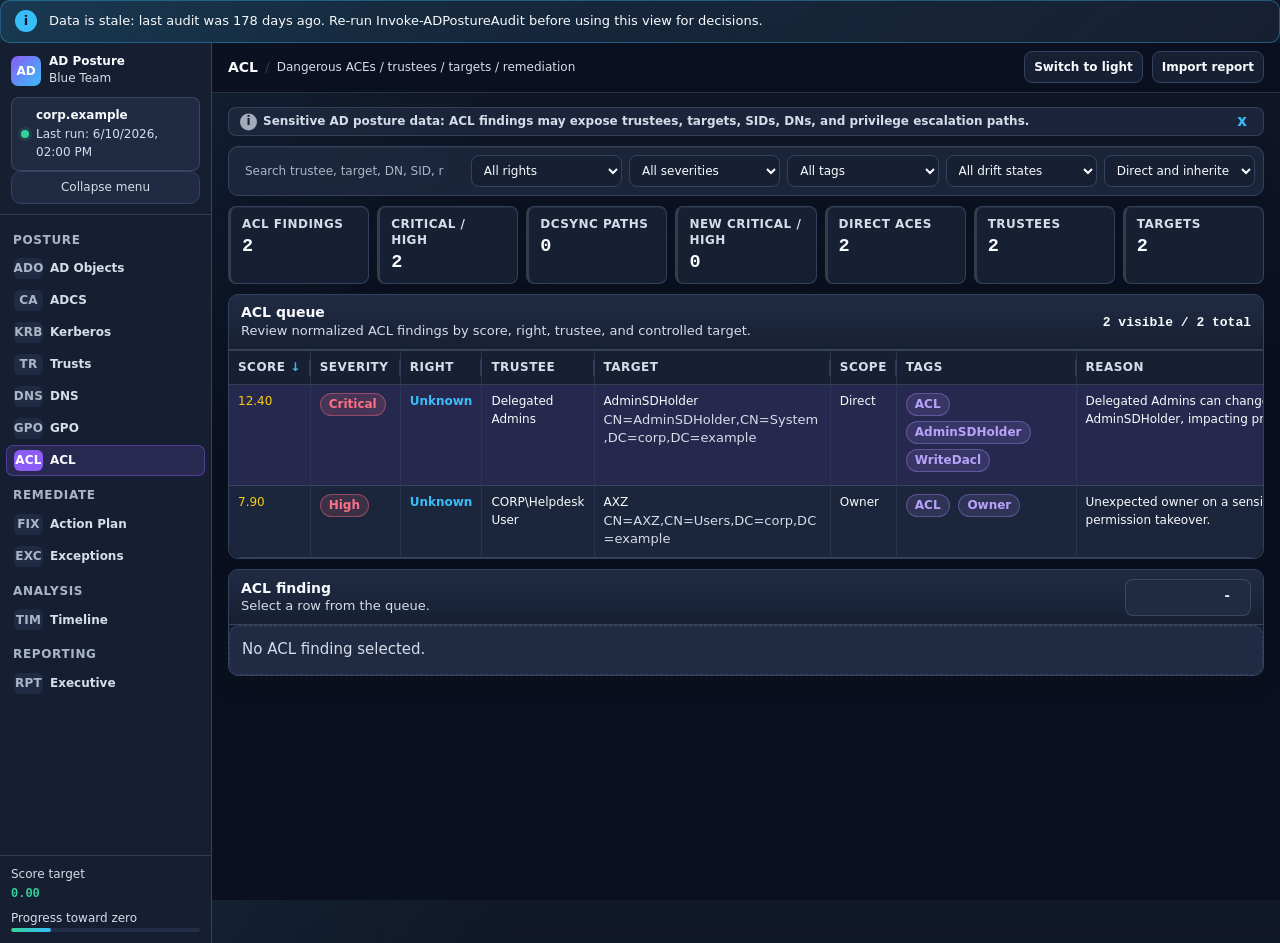
==== commit b5c7eb7a: "Harden v1.3.0: collection fidelity, dashboard UX, Pester 5, demo/tour split Collection: - SID-first " ====
--- a/dashboard/acl.html
+++ b/dashboard/acl.html
@@ -6,7 +6,7 @@
   <meta name="referrer" content="no-referrer" />
   <meta http-equiv="Content-Security-Policy" content="default-src 'self'; script-src 'self'; style-src 'self' 'unsafe-inline'; img-src 'self' data:; object-src 'none'; base-uri 'none'; form-action 'none'" />
   <title>AD Posture - ACL Posture</title>
-  <link rel="stylesheet" href="styles-v2.css" />
+  <link rel="stylesheet" href="styles-v2.css?v=1.3.0" />
 </head>
 <body data-page="acl.html">
 <div class="shell">
@@ -129,10 +129,11 @@
     </main>
   </div>
 </div>
-  <script src="bootstrap.js"></script>
-  <script src="shared.js"></script>
-  <script src="acl.js"></script>
-  <script src="table-tools.js"></script>
+  <script src="dashboard-data.js"></script>
+  <script src="demo-data.js?v=1.3.0"></script>
+  <script src="shared.js?v=1.3.0"></script>
+  <script src="acl.js?v=1.3.0"></script>
+  <script src="table-tools.js?v=1.3.0"></script>
 </body>
 </html>
 
--- a/dashboard/styles-v2.css
+++ b/dashboard/styles-v2.css
@@ -14,8 +14,8 @@
   --border: #33435f;
   --border-soft: rgba(148, 163, 184, 0.22);
   --text: #f8fafc;
-  --muted: #cbd5e1;
-  --subtle: #94a3b8;
+  --muted: #d4dde9;
+  --subtle: #aab6c8;
   --risk: #fb7185;
   --danger: #fb7185;
   --risk-strong: #f43f5e;
@@ -65,8 +65,8 @@
   --border: #c4d2e2;
   --border-soft: rgba(71, 85, 105, 0.22);
   --text: #0f172a;
-  --muted: #475569;
-  --subtle: #64748b;
+  --muted: #334155;
+  --subtle: #475569;
   --risk: #be123c;
   --danger: #be123c;
   --risk-strong: #9f1239;
@@ -155,7 +155,7 @@
   background: var(--surface-2);
   color: var(--muted);
   font: inherit;
-  font-size: 11px;
+  font-size: 12px;
   cursor: pointer;
 }
 
@@ -186,7 +186,7 @@
   display: inline-block;
   margin-top: 6px;
   color: var(--accent);
-  font-size: 11px;
+  font-size: 12px;
   font-weight: 800;
 }
 
@@ -264,7 +264,7 @@
 .sb-logo-ver,
 .sb-domain-sub,
 .sb-footer-label {
-  font-size: 11px;
+  font-size: 12px;
 }
 
 .sb-domain {
@@ -301,7 +301,7 @@
 .sb-section-label {
   padding: 16px 10px 7px;
   color: var(--subtle);
-  font-size: 11px;
+  font-size: 12px;
   font-weight: 760;
   letter-spacing: 0.055em;
   text-transform: uppercase;
@@ -338,7 +338,7 @@
   border-radius: var(--radius);
   background: var(--surface-2);
   color: var(--subtle);
-  font-size: 10px;
+  font-size: 12px;
   font-weight: 850;
   letter-spacing: 0.02em;
   flex: 0 0 auto;
@@ -743,7 +743,7 @@
   border-radius: 50%;
   background: color-mix(in srgb, var(--text) 10%, transparent);
   color: var(--muted);
-  font-size: 11px;
+  font-size: 12px;
   font-weight: 850;
 }
 
@@ -803,7 +803,7 @@
 .ring-lbl {
   margin-top: 3px;
   color: var(--muted);
-  font-size: 11px;
+  font-size: 12px;
 }
 
 .score-info {
@@ -855,7 +855,7 @@
 .score-context em,
 .metric-pair em {
   color: var(--muted);
-  font-size: 11px;
+  font-size: 12px;
   font-style: normal;
   font-weight: 800;
   letter-spacing: 0.03em;
@@ -1006,7 +1006,7 @@
 .metric-unit {
   margin-left: 4px;
   color: var(--muted);
-  font-size: 0.66em;
+  font-size: 0.8em;
   font-weight: 760;
 }
 
@@ -1218,7 +1218,7 @@
 .profile-score-label {
   grid-area: label;
   color: var(--muted);
-  font-size: 11px;
+  font-size: 12px;
   font-weight: 820;
   letter-spacing: 0.04em;
   text-transform: uppercase;
@@ -1393,6 +1393,7 @@
 
 .table-scroll {
   overflow: auto;
+  max-height: 65vh;
   border-top: 1px solid var(--border-soft);
   border-radius: 0 0 var(--radius-xl) var(--radius-xl);
   scrollbar-color: var(--accent-str) var(--surface-2);
@@ -1487,12 +1488,12 @@
 }
 
 .sorted-asc::after {
-  content: " â†‘";
+  content: " \2191";
   color: var(--trust);
 }
 
 .sorted-desc::after {
-  content: " â†“";
+  content: " \2193";
   color: var(--trust);
 }
 
@@ -1529,6 +1530,12 @@
 .rank-main strong,
 .rank-main span {
   overflow-wrap: anywhere;
+}
+
+/* Readability floor: <small> uses the browser "smaller" keyword (~10px in 12px tables),
+   which bypassed the explicit font-size floor. Pin it so report text stays >= 12px. */
+small {
+  font-size: 12px;
 }
 
 .link-button {
@@ -1878,7 +1885,7 @@
 
 #os-table .os-values-cell span {
   color: var(--muted);
-  font-size: 11px;
+  font-size: 12px;
   text-transform: uppercase;
 }
 
@@ -2184,7 +2191,7 @@
   height: 17px;
   background: color-mix(in srgb, var(--muted) 72%, var(--surface-2));
   color: var(--surface);
-  font-size: 11px;
+  font-size: 12px;
   font-weight: 850;
 }
 
@@ -2313,7 +2320,7 @@
   width: 30px;
   height: 30px;
   border-radius: 7px;
-  font-size: 10px;
+  font-size: 12px;
 }
 
 .sb-logo-text {
@@ -2328,13 +2335,13 @@
 }
 
 .sb-domain-name {
-  font-size: 11px;
+  font-size: 12px;
 }
 
 .sb-logo-ver,
 .sb-domain-sub,
 .sb-footer-label {
-  font-size: 9px;
+  font-size: 12px;
 }
 
 .sb-nav {
@@ -2343,7 +2350,7 @@
 
 .sb-section-label {
   padding: 9px 7px 4px;
-  font-size: 9px;
+  font-size: 12px;
 }
 
 .sb-item {
@@ -2359,7 +2366,7 @@
   width: 29px;
   height: 21px;
   border-radius: 6px;
-  font-size: 8px;
+  font-size: 12px;
 }
 
 .sb-footer {
@@ -2394,7 +2401,7 @@
 }
 
 .topbar-sub {
-  font-size: 11px;
+  font-size: 12px;
 }
 
 .topbar-tabs {
@@ -2404,7 +2411,7 @@
 .topbar-tab {
   min-height: 29px;
   padding: 4px 7px;
-  font-size: 11px;
+  font-size: 12px;
 }
 
 .search-box,
@@ -2428,7 +2435,7 @@
 .next-action-button {
   gap: 5px;
   padding: 5px 9px;
-  font-size: 11px;
+  font-size: 12px;
 }
 
 .search-box {
@@ -2447,7 +2454,7 @@
 .content > .security-banner {
   min-height: 28px;
   border-radius: var(--radius);
-  font-size: 11px;
+  font-size: 12px;
   line-height: 1.3;
 }
 
@@ -2474,7 +2481,7 @@
 
 .scope-option,
 .btn-clear-filters {
-  font-size: 11px;
+  font-size: 12px;
 }
 
 .filter-summary {
@@ -2485,7 +2492,7 @@
 .filter-chip,
 .filter-clear {
   min-height: 24px;
-  font-size: 11px;
+  font-size: 12px;
 }
 
 .score-hero {
@@ -2512,7 +2519,7 @@
 .chart-tile h3,
 th,
 .next-action-label {
-  font-size: 10px;
+  font-size: 12px;
 }
 
 .score-kpi-val {
@@ -2523,7 +2530,7 @@
 .score-kpi-sub {
   gap: 5px;
   margin-top: 6px;
-  font-size: 11px;
+  font-size: 12px;
 }
 
 .score-context {
@@ -2537,7 +2544,7 @@
 }
 
 .score-progress-pct {
-  font-size: 10px;
+  font-size: 12px;
 }
 
 .next-action {
@@ -2553,7 +2560,7 @@
 .next-action-meta,
 .next-action-accounts {
   margin-top: 4px;
-  font-size: 10px;
+  font-size: 12px;
 }
 
 .next-action-stats {
@@ -2563,7 +2570,7 @@
 
 .next-action-stats span {
   padding: 4px 6px;
-  font-size: 9px;
+  font-size: 12px;
 }
 
 .next-action-stats strong {
@@ -2684,13 +2691,13 @@
 
 .kpi-sub {
   margin-top: 3px;
-  font-size: 10px;
+  font-size: 12px;
 }
 
 .metric-composite {
   gap: 5px;
   margin-top: 5px;
-  font-size: 11px;
+  font-size: 12px;
 }
 
 .metric-pair {
@@ -2706,7 +2713,7 @@
   min-height: 22px;
   margin: 4px 3px 0 0;
   padding: 2px 6px;
-  font-size: 10px;
+  font-size: 12px;
 }
 
 .panel {
@@ -2781,7 +2788,7 @@
 }
 
 .scorecard-item .sub {
-  font-size: 11px;
+  font-size: 12px;
   line-height: 1.4;
 }
 
@@ -2810,7 +2817,7 @@
 .bar-label,
 .bar-label strong,
 .legend-item strong {
-  font-size: 11px;
+  font-size: 12px;
 }
 
 .donut-row {
@@ -2866,7 +2873,7 @@
 
 .executive-brief .sub {
   margin: 6px 0 0 !important;
-  font-size: 10px;
+  font-size: 12px;
 }
 
 .executive-remediation .metric-composite {
@@ -2970,3 +2977,46 @@
     grid-template-columns: repeat(auto-fit, minmax(130px, 1fr));
   }
 }
+
+/* Centered blocking loading overlay shown while large reports parse and render. */
+.loading-overlay {
+  position: fixed;
+  inset: 0;
+  z-index: 9980;
+  display: flex;
+  align-items: center;
+  justify-content: center;
+  background: color-mix(in srgb, var(--bg, #0b1220) 88%, transparent);
+}
+
+.loading-overlay-card {
+  display: flex;
+  align-items: center;
+  gap: 14px;
+  padding: 18px 26px;
+  border: 1px solid var(--border, #2b3b55);
+  border-radius: 14px;
+  background: var(--surface, #0b1220);
+  color: var(--text, #e5eefb);
+  font-weight: 700;
+  font-size: 15px;
+  box-shadow: 0 20px 70px rgba(0, 0, 0, .45);
+}
+
+.loading-overlay-spinner {
+  width: 22px;
+  height: 22px;
+  border-radius: 50%;
+  border: 3px solid var(--surface-2, #142033);
+  border-top-color: var(--accent, #3b82f6);
+  animation: adposture-spin 0.9s linear infinite;
+}
+
+@keyframes adposture-spin {
+  to { transform: rotate(360deg); }
+}
+
+.table-more-row td {
+  text-align: center;
+  padding: 14px;
+}
